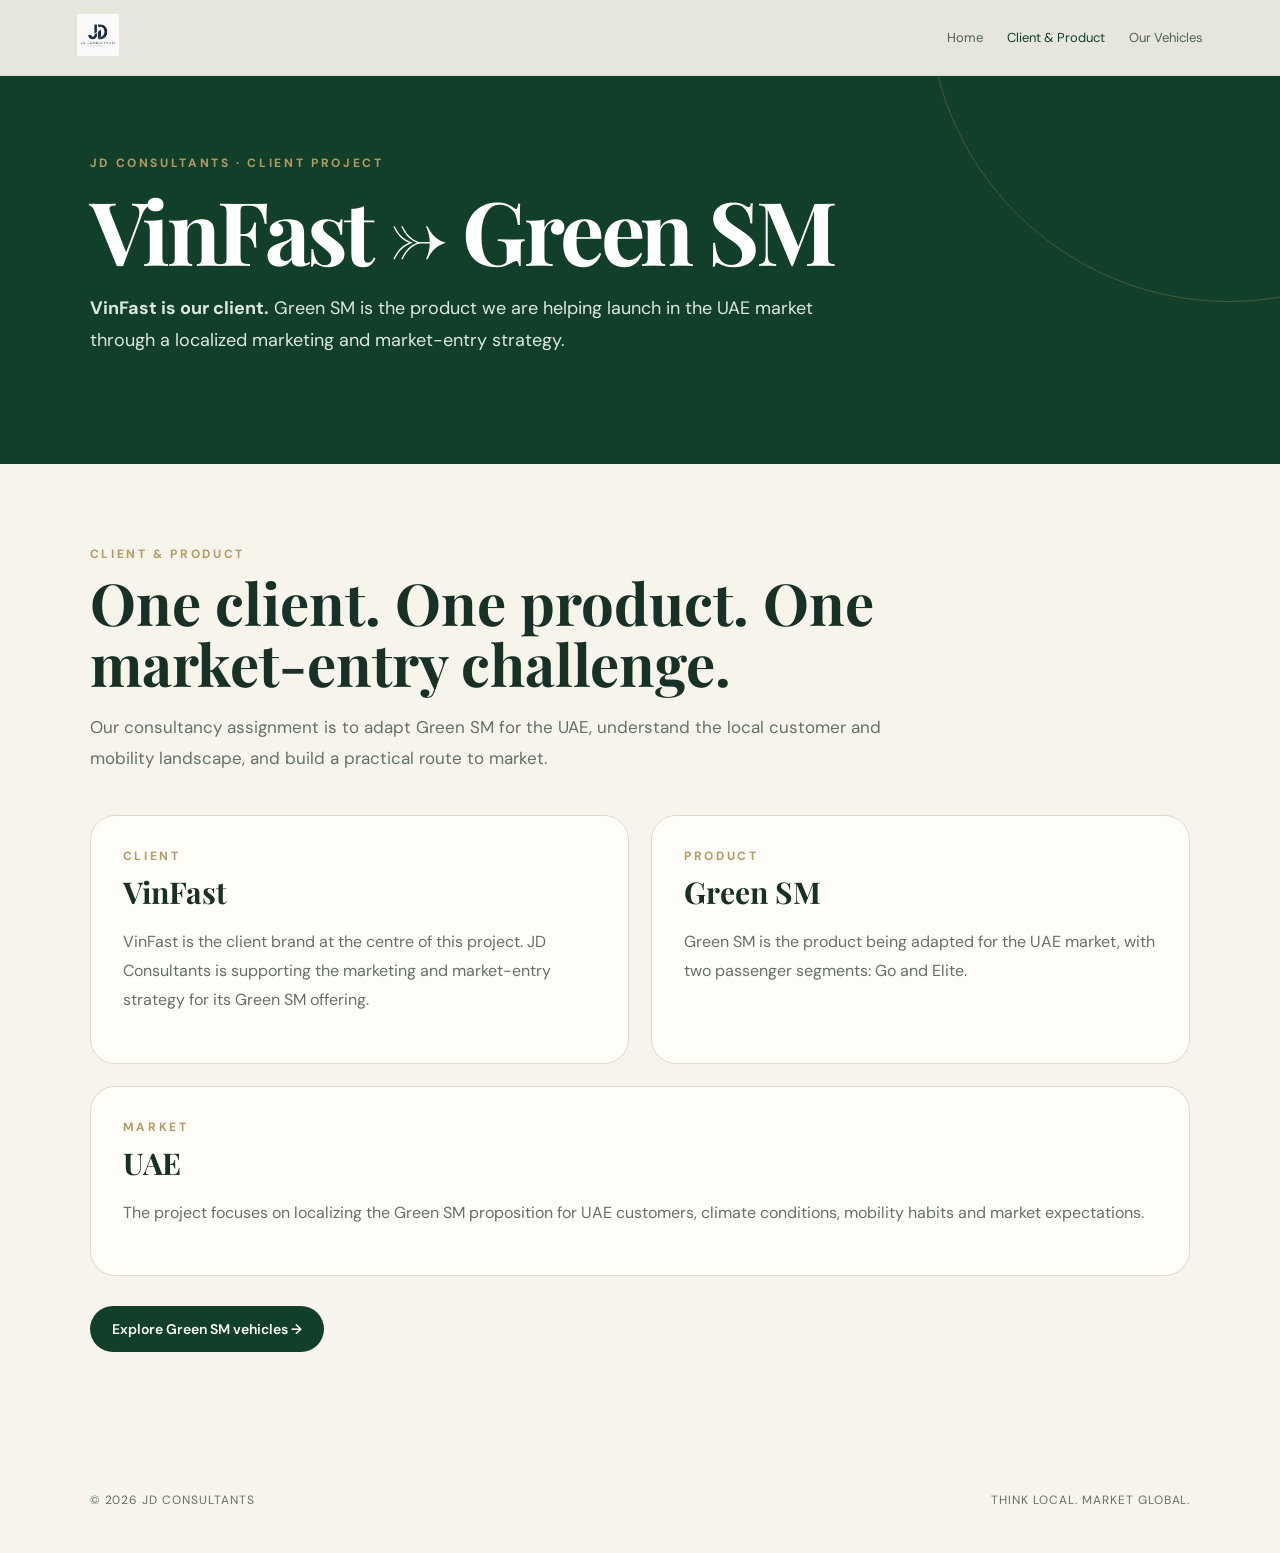
==== client.html @ 19a8a566 "Add files via upload" ====
<!doctype html><html lang="en"><head><meta charset="utf-8"><meta name="viewport" content="width=device-width,initial-scale=1"><title>VinFast → Green SM — JD Consultants</title><link rel="preconnect" href="https://fonts.googleapis.com"><link rel="preconnect" href="https://fonts.gstatic.com" crossorigin><link href="https://fonts.googleapis.com/css2?family=DM+Sans:wght@400;500;600;700&family=Playfair+Display:wght@500;600&display=swap" rel="stylesheet"><style>
:root{--green:#123f2a;--green2:#1f5a3c;--gold:#b79a62;--cream:#f7f4ec;--ink:#173126;--muted:#647168;--white:#fffdf8;--line:#ddd8ca}
*{box-sizing:border-box}html{scroll-behavior:smooth}body{margin:0;background:var(--cream);color:var(--ink);font-family:'DM Sans',sans-serif}a{text-decoration:none;color:inherit}
nav{position:fixed;top:0;left:0;right:0;z-index:30;display:flex;align-items:center;justify-content:space-between;padding:14px 6vw;background:rgba(247,244,236,.93);backdrop-filter:blur(14px);border-bottom:1px solid rgba(18,63,42,.08)}
.logo{height:42px;width:auto}.navlinks{display:flex;gap:24px;align-items:center;font-size:13px;color:#506158}.navlinks a:hover,.navlinks a.active{color:var(--green)}
.hero{padding:155px 7vw 90px;background:var(--green);color:#fff;position:relative;overflow:hidden}.hero:after{content:"";position:absolute;width:600px;height:600px;border:1px solid rgba(183,154,98,.3);border-radius:50%;right:-250px;top:-300px}
.kicker{font-size:12px;letter-spacing:.22em;text-transform:uppercase;color:var(--gold);font-weight:700}h1,h2,h3{font-family:'Playfair Display',serif}h1{font-size:clamp(52px,7vw,88px);line-height:.98;margin:16px 0 20px;letter-spacing:-.04em}h2{font-size:clamp(38px,5vw,58px);line-height:1.05;margin:10px 0 18px}.hero p{color:#dce8e0;font-size:18px;line-height:1.75;max-width:780px}
.wrap{padding:82px 7vw 110px}.lead{color:var(--muted);font-size:17px;line-height:1.8;max-width:820px}.section-head{max-width:920px;margin-bottom:42px}
.cards{display:grid;grid-template-columns:1fr 1fr;gap:22px}.card{background:var(--white);border:1px solid var(--line);border-radius:28px;padding:25px}.card h3{font-size:35px;margin:8px 0}.sub{color:var(--green2);font-weight:700;margin:0 0 16px}.card p{color:var(--muted);line-height:1.75}
.gallery-label{font-size:11px;letter-spacing:.17em;text-transform:uppercase;color:var(--gold);font-weight:700;margin:28px 0 10px}.photo{width:100%;display:block;border-radius:18px;border:1px solid #e0dbcf;object-fit:cover}.ext{aspect-ratio:2.42/1}.int{aspect-ratio:2.57/1}
.features{display:grid;grid-template-columns:1fr 1fr;gap:12px;margin-top:16px}.feature{padding:15px;border-radius:15px;background:#eef1e9;color:var(--muted);font-size:13px}.feature strong{display:block;color:var(--ink);margin-bottom:4px}
.fares{margin:75px 0;background:var(--white);border:1px solid var(--line);border-radius:28px;padding:40px}.fare-table{width:100%;border-collapse:collapse;margin-top:24px;font-size:14px}.fare-table th,.fare-table td{text-align:left;padding:15px;border-bottom:1px solid var(--line)}.fare-table th{color:var(--green)}.example{margin-top:24px;padding:20px;background:#eef1e9;border-radius:17px;color:var(--muted);line-height:1.7}
.tech{background:var(--green);color:#fff;border-radius:30px;padding:45px;display:grid;grid-template-columns:1fr 1fr;gap:45px;align-items:center}.tech p{color:#dce8e0;line-height:1.75}.tech h2{color:#fff}.tech-list{display:grid;gap:12px;margin-top:24px}.tech-item{border:1px solid rgba(255,255,255,.14);border-radius:15px;padding:16px;color:#dce8e0}.tech-item strong{display:block;color:#fff;margin-bottom:4px}.mdt{width:100%;display:block;border-radius:20px}
.cta{display:inline-flex;margin-top:30px;padding:14px 22px;border-radius:999px;background:var(--green);color:#fff;font-size:14px;font-weight:600}
.intro{padding:120px 7vw 70px}.two{display:grid;grid-template-columns:1fr 1fr;gap:22px}.panel{background:var(--white);border:1px solid var(--line);border-radius:25px;padding:32px}.panel h3{font-size:30px;margin:8px 0 12px}.panel p{color:var(--muted);line-height:1.8}
footer{padding:30px 7vw 45px;display:flex;justify-content:space-between;color:var(--muted);font-size:12px;letter-spacing:.08em;text-transform:uppercase}
@media(max-width:800px){.navlinks{gap:10px;font-size:11px}.logo{height:36px}.cards,.two,.tech{grid-template-columns:1fr}.hero{padding-top:125px}.features{grid-template-columns:1fr}.wrap{padding:70px 7vw}.fares{padding:25px;overflow-x:auto}footer{display:block}footer div+div{margin-top:10px}}
</style></head><body><nav><a href="index.html"><img class="logo" src="[data-uri]" alt="JD Consultants"></a><div class="navlinks"><a class="" href="index.html">Home</a><a class="active" href="client.html">Client &amp; Product</a><a class="" href="vehicles.html">Our Vehicles</a></div></nav>
<section class="hero"><div class="kicker">JD Consultants · Client Project</div><h1>VinFast → Green SM</h1><p><strong>VinFast is our client.</strong> Green SM is the product we are helping launch in the UAE market through a localized marketing and market-entry strategy.</p></section>
<section class="wrap"><div class="section-head"><div class="kicker">Client &amp; product</div><h2>One client. One product. One market-entry challenge.</h2><p class="lead">Our consultancy assignment is to adapt Green SM for the UAE, understand the local customer and mobility landscape, and build a practical route to market.</p></div>
<div class="two"><div class="panel"><div class="kicker">Client</div><h3>VinFast</h3><p>VinFast is the client brand at the centre of this project. JD Consultants is supporting the marketing and market-entry strategy for its Green SM offering.</p></div><div class="panel"><div class="kicker">Product</div><h3>Green SM</h3><p>Green SM is the product being adapted for the UAE market, with two passenger segments: Go and Elite.</p></div></div>
<div class="panel" style="margin-top:22px"><div class="kicker">Market</div><h3>UAE</h3><p>The project focuses on localizing the Green SM proposition for UAE customers, climate conditions, mobility habits and market expectations.</p></div>
<a class="cta" href="vehicles.html">Explore Green SM vehicles →</a></section>
<footer><div>© 2026 JD Consultants</div><div>Think Local. Market Global.</div></footer></body></html>
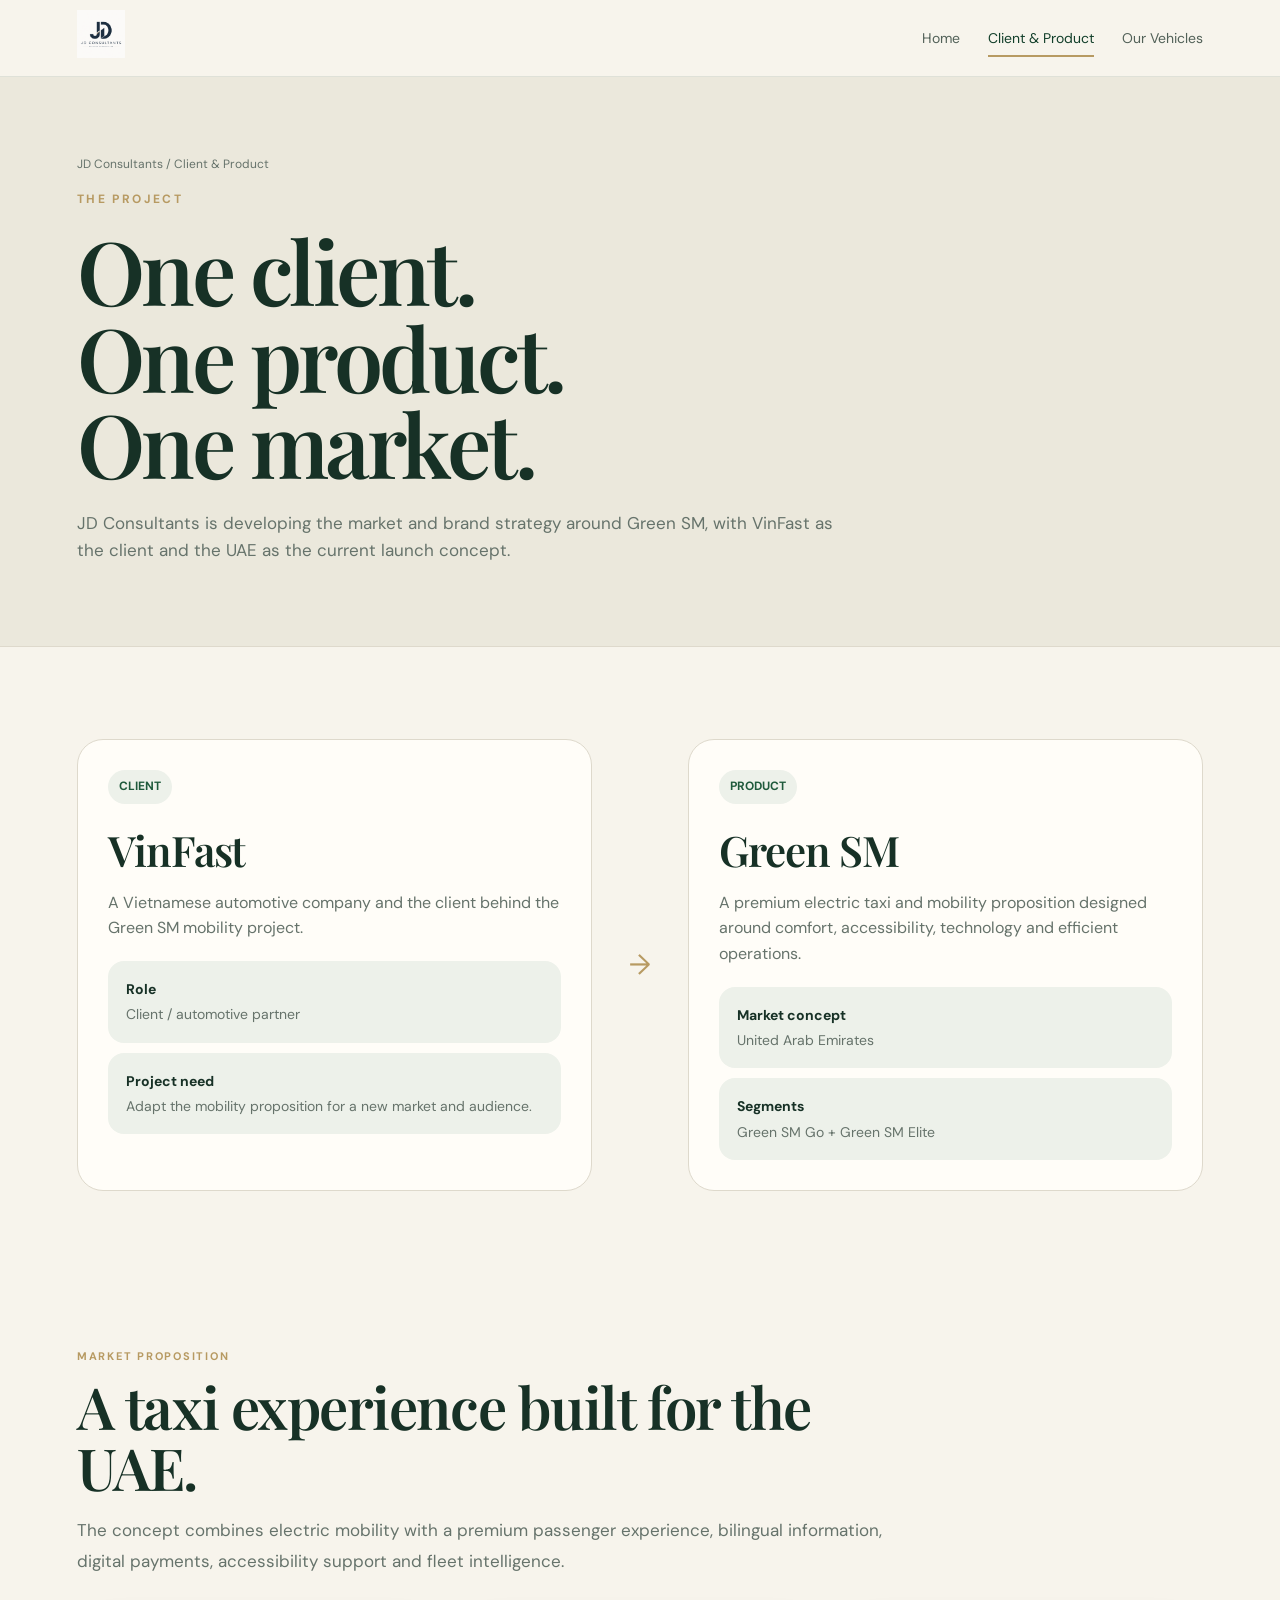
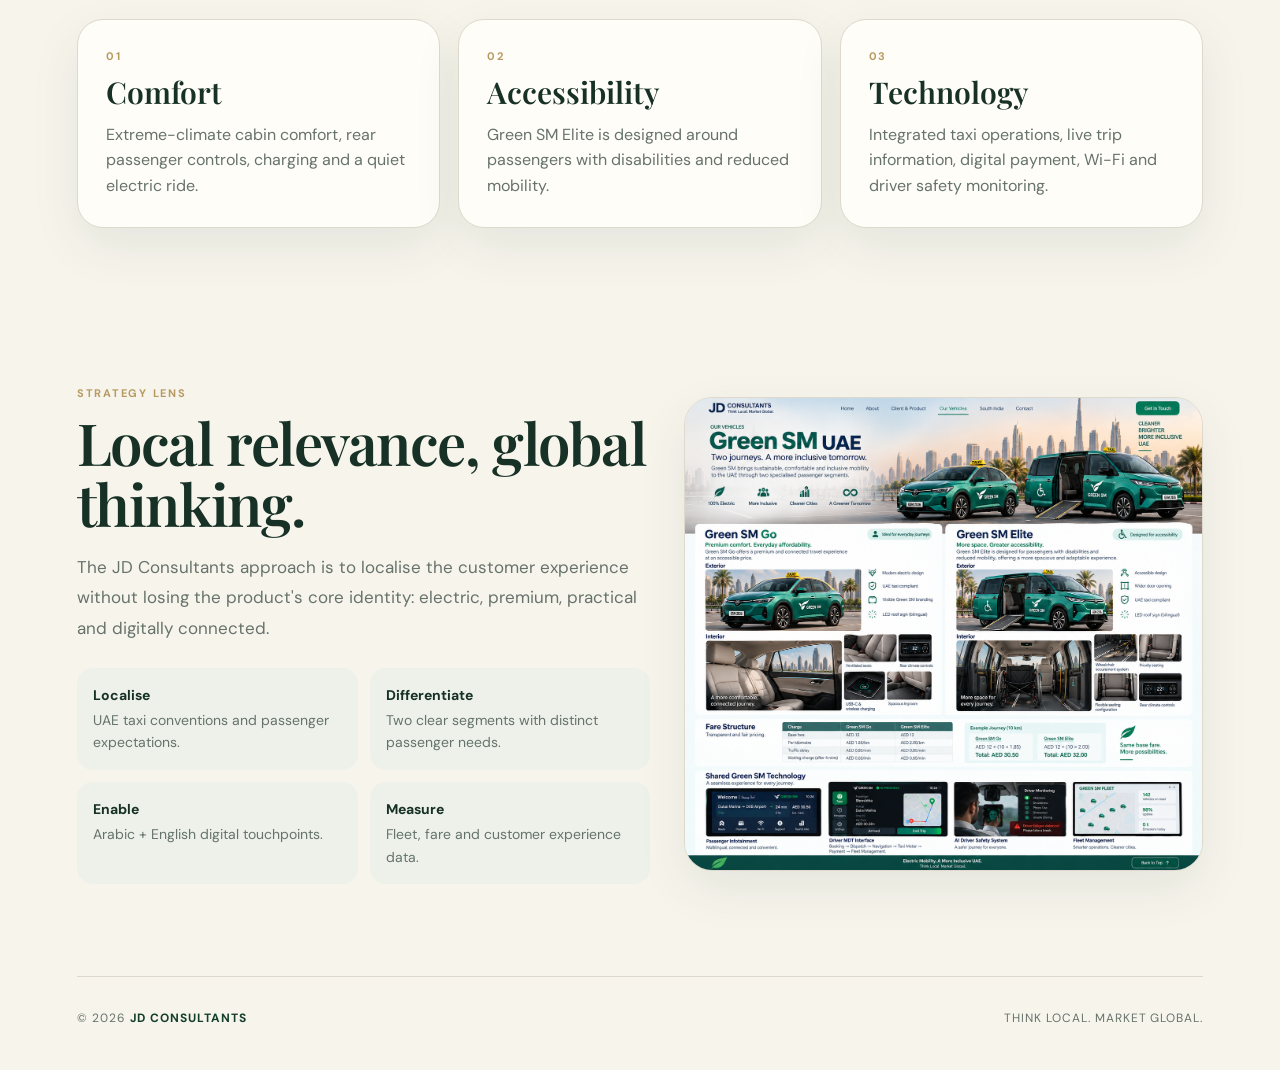
==== commit e174ae4e: "Add files via upload" ====
--- a/client.html
+++ b/client.html
@@ -1,24 +1,9 @@
-<!doctype html><html lang="en"><head><meta charset="utf-8"><meta name="viewport" content="width=device-width,initial-scale=1"><title>VinFast → Green SM — JD Consultants</title><link rel="preconnect" href="https://fonts.googleapis.com"><link rel="preconnect" href="https://fonts.gstatic.com" crossorigin><link href="https://fonts.googleapis.com/css2?family=DM+Sans:wght@400;500;600;700&family=Playfair+Display:wght@500;600&display=swap" rel="stylesheet"><style>
-:root{--green:#123f2a;--green2:#1f5a3c;--gold:#b79a62;--cream:#f7f4ec;--ink:#173126;--muted:#647168;--white:#fffdf8;--line:#ddd8ca}
-*{box-sizing:border-box}html{scroll-behavior:smooth}body{margin:0;background:var(--cream);color:var(--ink);font-family:'DM Sans',sans-serif}a{text-decoration:none;color:inherit}
-nav{position:fixed;top:0;left:0;right:0;z-index:30;display:flex;align-items:center;justify-content:space-between;padding:14px 6vw;background:rgba(247,244,236,.93);backdrop-filter:blur(14px);border-bottom:1px solid rgba(18,63,42,.08)}
-.logo{height:42px;width:auto}.navlinks{display:flex;gap:24px;align-items:center;font-size:13px;color:#506158}.navlinks a:hover,.navlinks a.active{color:var(--green)}
-.hero{padding:155px 7vw 90px;background:var(--green);color:#fff;position:relative;overflow:hidden}.hero:after{content:"";position:absolute;width:600px;height:600px;border:1px solid rgba(183,154,98,.3);border-radius:50%;right:-250px;top:-300px}
-.kicker{font-size:12px;letter-spacing:.22em;text-transform:uppercase;color:var(--gold);font-weight:700}h1,h2,h3{font-family:'Playfair Display',serif}h1{font-size:clamp(52px,7vw,88px);line-height:.98;margin:16px 0 20px;letter-spacing:-.04em}h2{font-size:clamp(38px,5vw,58px);line-height:1.05;margin:10px 0 18px}.hero p{color:#dce8e0;font-size:18px;line-height:1.75;max-width:780px}
-.wrap{padding:82px 7vw 110px}.lead{color:var(--muted);font-size:17px;line-height:1.8;max-width:820px}.section-head{max-width:920px;margin-bottom:42px}
-.cards{display:grid;grid-template-columns:1fr 1fr;gap:22px}.card{background:var(--white);border:1px solid var(--line);border-radius:28px;padding:25px}.card h3{font-size:35px;margin:8px 0}.sub{color:var(--green2);font-weight:700;margin:0 0 16px}.card p{color:var(--muted);line-height:1.75}
-.gallery-label{font-size:11px;letter-spacing:.17em;text-transform:uppercase;color:var(--gold);font-weight:700;margin:28px 0 10px}.photo{width:100%;display:block;border-radius:18px;border:1px solid #e0dbcf;object-fit:cover}.ext{aspect-ratio:2.42/1}.int{aspect-ratio:2.57/1}
-.features{display:grid;grid-template-columns:1fr 1fr;gap:12px;margin-top:16px}.feature{padding:15px;border-radius:15px;background:#eef1e9;color:var(--muted);font-size:13px}.feature strong{display:block;color:var(--ink);margin-bottom:4px}
-.fares{margin:75px 0;background:var(--white);border:1px solid var(--line);border-radius:28px;padding:40px}.fare-table{width:100%;border-collapse:collapse;margin-top:24px;font-size:14px}.fare-table th,.fare-table td{text-align:left;padding:15px;border-bottom:1px solid var(--line)}.fare-table th{color:var(--green)}.example{margin-top:24px;padding:20px;background:#eef1e9;border-radius:17px;color:var(--muted);line-height:1.7}
-.tech{background:var(--green);color:#fff;border-radius:30px;padding:45px;display:grid;grid-template-columns:1fr 1fr;gap:45px;align-items:center}.tech p{color:#dce8e0;line-height:1.75}.tech h2{color:#fff}.tech-list{display:grid;gap:12px;margin-top:24px}.tech-item{border:1px solid rgba(255,255,255,.14);border-radius:15px;padding:16px;color:#dce8e0}.tech-item strong{display:block;color:#fff;margin-bottom:4px}.mdt{width:100%;display:block;border-radius:20px}
-.cta{display:inline-flex;margin-top:30px;padding:14px 22px;border-radius:999px;background:var(--green);color:#fff;font-size:14px;font-weight:600}
-.intro{padding:120px 7vw 70px}.two{display:grid;grid-template-columns:1fr 1fr;gap:22px}.panel{background:var(--white);border:1px solid var(--line);border-radius:25px;padding:32px}.panel h3{font-size:30px;margin:8px 0 12px}.panel p{color:var(--muted);line-height:1.8}
-footer{padding:30px 7vw 45px;display:flex;justify-content:space-between;color:var(--muted);font-size:12px;letter-spacing:.08em;text-transform:uppercase}
-@media(max-width:800px){.navlinks{gap:10px;font-size:11px}.logo{height:36px}.cards,.two,.tech{grid-template-columns:1fr}.hero{padding-top:125px}.features{grid-template-columns:1fr}.wrap{padding:70px 7vw}.fares{padding:25px;overflow-x:auto}footer{display:block}footer div+div{margin-top:10px}}
-</style></head><body><nav><a href="index.html"><img class="logo" src="[data-uri]